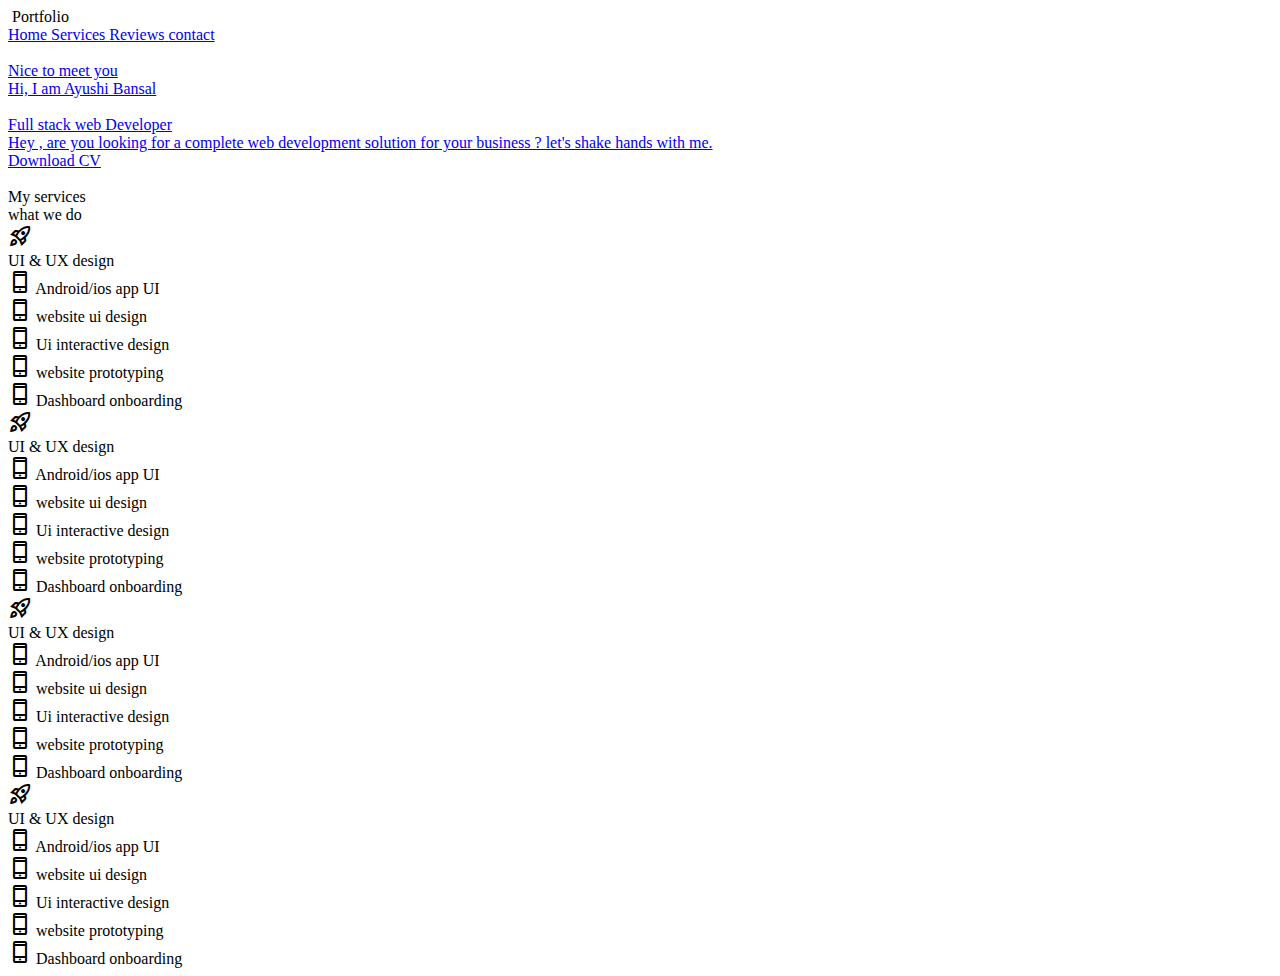
==== day 5/css/day 7.html/index.html/index.html @ 0b0408f3 "ayushi" ====
<!DOCTYPE html>
<html lang="en">

<head>
    <title>My Portfolio</title>
    <link rel="preconnect" href="https://fonts.googleapis.com">
    <link rel="preconnect" href="https://fonts.gstatic.com" crossorigin>
    <link href="https://fonts.googleapis.com/css2?family=Open+Sans:wght@600&display=swap" rel="stylesheet">
    <link href="https://fonts.googleapis.com/css2?family=courgett&family=open+sans:wght@600&display=swap"
        rel="stylesheet">
        <link rel="stylesheet" href="https://fonts.googleapis.com/css2?family=Material+Symbols+Outlined:opsz,wght,FILL,GRAD@48,400,0,0" />
    <link rel="stylesheet" href="day10.css">
    <link rel="stylesheet" href="https://fonts.googleapis.com/css2?family=Material+Symbols+Outlined:opsz,wght,FILL,GRAD@48,400,0,0" />
    </div>
</head>
<body>
    <div>
        <div class="navigation">
            <div class="logo">
                <img class="logoImage" src="C:\Users\hp\OneDrive\Pictures\training\day 5\css\day 7.html\day 8.html\images1\logo.png" alt="">
                <span class="logoTitle">Portfolio</span>
            </div>
            <div class="menuitems">
                <a href="#"> <span class="menuitem">Home</span> </a>
                <a href="#"> <span class="menuitem">Services</span> </a>
                <a href="#"> <span class="menuitem">Reviews</span> </a>
                <a href="#"> <span class="menuitem">contact</span> </a>
            </div>

            <div class="contact">
                <a class="contactBotton" href="#">
                    <img class="contactImage" src="C:\Users\hp\OneDrive\Pictures\training\day 5\css\day 7.html\day 8.html\images1\call.png" alt="">

            </div>
        </div>
          <div class="banner">
            <div class="bannerleft">
                <div class="greeting">
                    Nice to meet you
                </div>

                <div class="title">
                    <div class="titleSpan">Hi, I am Ayushi Bansal </div><br>
                    
                    <div class="titleSpan"> Full stack web Developer </div>
                </div>


                <div class="description">
                    Hey , are you looking for a complete web development
                    solution for your business ?
                    let's shake hands with me.
                </div>

                <div class="showCV">
                    <a href="#" class="showCVButton">
                        Download CV
                    </a>
                </div>
            </div>


            <div class="bannerRight">
                <img class="bannerImage" src="C:\Users\hp\OneDrive\Pictures\training\day 5\css\day 7.html\day 8.html\images1\ayushi.jpg" alt="">
            </div>
        </div>
        <div class="services">
            <div class="servicetext">
                <div class="textsubheading">My services</div>
                <div class="textheading">what we do</div>
            </div>
            <div class="servicecards">
            <div class="servicecard">
                <div class="serviceIconDiv">
                    <span class="serviceIconmaterial-symbol-outlined">
                    </span>
                </div>
                <div class="serviceicon"><span class="material-symbols-outlined">rocket_launch</span>
                </div>
                <div class="servicetitle">UI & UX design</div>
                <div class="servicefeatures">
                    <div class="servicefeature">
                        <span class="servicefeatureicon"><span class="material-symbols-outlined">
                            phone_iphone
                            </span></span>
                        <span class="servicefeaturetext">Android/ios app UI</span>

                    </div>
                    <div class="servicefeature">
                        <span class="servicefeatureicon"><span class="material-symbols-outlined">
                            phone_iphone
                            </span></span>
                        <span class="servicefeaturetext">website ui design</span>

                    </div>
                    <div class="servicefeature">
                        <span class="servicefeatureicon"><span class="material-symbols-outlined">
                            phone_iphone
                            </span></span>
                        <span class="servicefeaturetext">Ui interactive design</span>

                    </div>
                    <div class="servicefeature">
                        <span class="servicefeatureicon"><span class="material-symbols-outlined">
                            phone_iphone
                            </span></span>
                        <span class="servicefeaturetext">website prototyping</span>

                    </div>
                    <div class="servicefeature">
                        <span class="servicefeatureicon"><span class="material-symbols-outlined">
                            phone_iphone
                            </span></span>
                        <span class="servicefeaturetext">Dashboard onboarding</span>

                    </div>
                </div>
            </div>
            <div class="servicecard">
                <div class="serviceIconDiv">
                    <span class="serviceIconmaterial-symbol-outlined">
                    </span>
                </div>
                <div class="serviceicon"><span class="material-symbols-outlined">rocket_launch</span>
                </div>
                <div class="servicetitle">UI & UX design</div>
                <div class="servicefeatures">
                    <div class="servicefeature">
                        <span class="servicefeatureicon"><span class="material-symbols-outlined">
                            phone_iphone
                            </span></span>
                        <span class="servicefeaturetext">Android/ios app UI</span>

                    </div>
                    <div class="servicefeature">
                        <span class="servicefeatureicon"><span class="material-symbols-outlined">
                            phone_iphone
                            </span></span>
                        <span class="servicefeaturetext">website ui design</span>

                    </div>
                    <div class="servicefeature">
                        <span class="servicefeatureicon"><span class="material-symbols-outlined">
                            phone_iphone
                            </span></span>
                        <span class="servicefeaturetext">Ui interactive design</span>

                    </div>
                    <div class="servicefeature">
                        <span class="servicefeatureicon"><span class="material-symbols-outlined">
                            phone_iphone
                            </span></span>
                        <span class="servicefeaturetext">website prototyping</span>

                    </div>
                    <div class="servicefeature">
                        <span class="servicefeatureicon"><span class="material-symbols-outlined">
                            phone_iphone
                            </span></span>
                        <span class="servicefeaturetext">Dashboard onboarding</span>

                    </div>
                </div>
            </div> <div class="servicecard">
                <div class="serviceIconDiv">
                    <span class="serviceIconmaterial-symbol-outlined">
                    </span>
                </div>
                <div class="serviceicon"><span class="material-symbols-outlined">rocket_launch</span>
                </div>
                <div class="servicetitle">UI & UX design</div>
                <div class="servicefeatures">
                    <div class="servicefeature">
                        <span class="servicefeatureicon"><span class="material-symbols-outlined">
                            phone_iphone
                            </span></span>
                        <span class="servicefeaturetext">Android/ios app UI</span>

                    </div>
                    <div class="servicefeature">
                        <span class="servicefeatureicon"><span class="material-symbols-outlined">
                            phone_iphone
                            </span></span>
                        <span class="servicefeaturetext">website ui design</span>

                    </div>
                    <div class="servicefeature">
                        <span class="servicefeatureicon"><span class="material-symbols-outlined">
                            phone_iphone
                            </span></span>
                        <span class="servicefeaturetext">Ui interactive design</span>

                    </div>
                    <div class="servicefeature">
                        <span class="servicefeatureicon"><span class="material-symbols-outlined">
                            phone_iphone
                            </span></span>
                        <span class="servicefeaturetext">website prototyping</span>

                    </div>
                    <div class="servicefeature">
                        <span class="servicefeatureicon"><span class="material-symbols-outlined">
                            phone_iphone
                            </span></span>
                        <span class="servicefeaturetext">Dashboard onboarding</span>

                    </div>
                </div>
            </div> <div class="servicecard">
                <div class="serviceIconDiv">
                    <span class="serviceIconmaterial-symbol-outlined">
                    </span>
                </div>
                <div class="serviceicon"><span class="material-symbols-outlined">rocket_launch</span>
                </div>
                <div class="servicetitle">UI & UX design</div>
                <div class="servicefeatures">
                    <div class="servicefeature">
                        <span class="servicefeatureicon"><span class="material-symbols-outlined">
                            phone_iphone
                            </span></span>
                        <span class="servicefeaturetext">Android/ios app UI</span>

                    </div>
                    <div class="servicefeature">
                        <span class="servicefeatureicon"><span class="material-symbols-outlined">
                            phone_iphone
                            </span></span>
                        <span class="servicefeaturetext">website ui design</span>

                    </div>
                    <div class="servicefeature">
                        <span class="servicefeatureicon"><span class="material-symbols-outlined">
                            phone_iphone
                            </span></span>
                        <span class="servicefeaturetext">Ui interactive design</span>

                    </div>
                    <div class="servicefeature">
                        <span class="servicefeatureicon"><span class="material-symbols-outlined">
                            phone_iphone
                            </span></span>
                        <span class="servicefeaturetext">website prototyping</span>

                    </div>
                    <div class="servicefeature">
                        <span class="servicefeatureicon"><span class="material-symbols-outlined">
                            phone_iphone
                            </span></span>
                        <span class="servicefeaturetext">Dashboard onboarding</span>

                    </div>
                </div>
            </div>
            </div>
        </div>
     <!-- <h1>Ayushi Bansal</h1> -->
     <!-- <h3>A Full Stack Web Developer</h3> -->
</body>
</html>
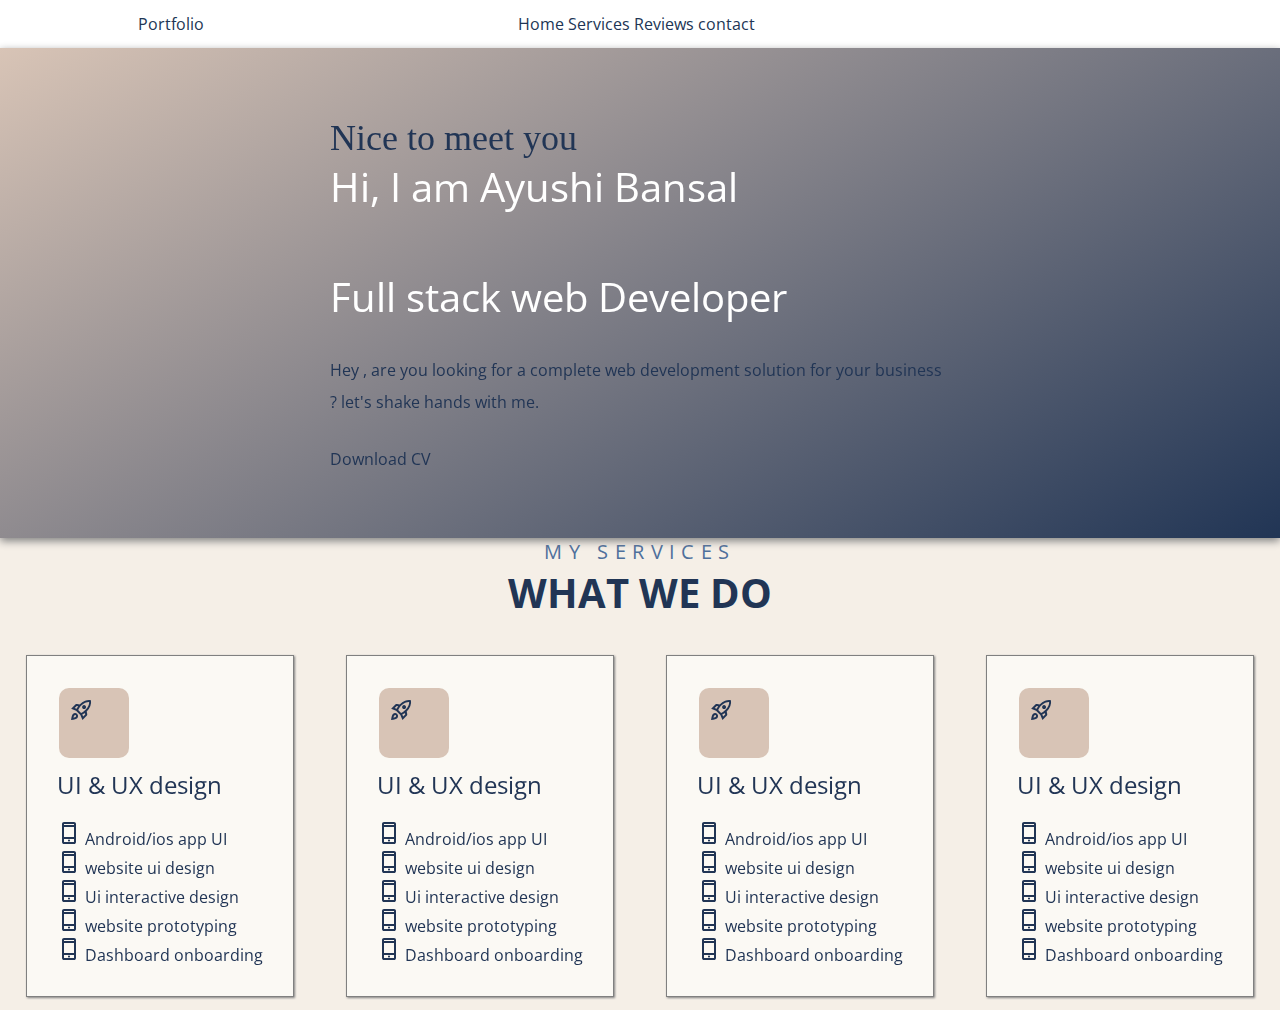
==== commit ede9f019: "ayushi" ====
--- a/day 5/css/day 7.html/index.html/index.html
+++ b/day 5/css/day 7.html/index.html/index.html
@@ -17,7 +17,7 @@
     <div>
         <div class="navigation">
             <div class="logo">
-                <img class="logoImage" src="C:\Users\hp\OneDrive\Pictures\training\day 5\css\day 7.html\day 8.html\images1\logo.png" alt="">
+                <img class="logoImage" src="" alt="">
                 <span class="logoTitle">Portfolio</span>
             </div>
             <div class="menuitems">
@@ -29,7 +29,7 @@
 
             <div class="contact">
                 <a class="contactBotton" href="#">
-                    <img class="contactImage" src="C:\Users\hp\OneDrive\Pictures\training\day 5\css\day 7.html\day 8.html\images1\call.png" alt="">
+                    <img class="contactImage" src="" alt="">
 
             </div>
         </div>
@@ -61,7 +61,7 @@
 
 
             <div class="bannerRight">
-                <img class="bannerImage" src="C:\Users\hp\OneDrive\Pictures\training\day 5\css\day 7.html\day 8.html\images1\ayushi.jpg" alt="">
+                <img class="bannerImage" src="" alt="">
             </div>
         </div>
         <div class="services">
--- a/day 5/css/day 7.html/index.html/day10.css
+++ b/day 5/css/day 7.html/index.html/day10.css
@@ -0,0 +1,158 @@
+/* Define The global or root variables */
+:root {
+    --primaryColor: #213555;
+    --backgroundColor: #F5EFE7;
+    --primaryAccentColor: #4F709C;
+    --secondaryColor: #D8C4B6;
+    --whiteColor: white;
+    --blackColor: #222222;
+    --primaryFont: 'Open Sans', sans-serif;
+    --navbarHeight: 3rem;
+    --cursivefont: 'Pacifico', cursive;
+}
+/* Main CSS */
+body {
+    background-color: var(--backgroundColor);
+    color: var(--primaryColor);
+    font-family: var(--primaryFont);
+    margin-top: 0px;
+    margin-left: 0px;
+    margin-right: 0px;
+}
+a{
+    text-decoration: none;
+    color: var(--primaryColor);
+}
+a:hover{
+    color: var(--primaryAccentColor);
+}
+.navigation {
+    background-color: var(--whiteColor);
+    height: var(--navbarHeight);
+    display: flex;
+    justify-content: space-around;
+    align-items: center;
+}
+.logo {
+    display: flex;
+    padding-left: 20px;
+    width: 12rem;
+    align-items: center;
+}
+.logoImage {
+    padding: 8px;
+    height: 2rem;
+    /* float:left; */
+}
+.contactImage {
+    padding: 8px;
+    height: 2rem;
+}
+.menuItems {
+    flex-grow: 2;
+}
+.menuItem {
+    margin-left: 20px;
+}
+.banner {
+    display: flex;
+    height: 450px;
+    background: linear-gradient(150deg, var(--secondaryColor), var(--primaryColor));
+    filter: drop-shadow(0px 3px 4px grey);
+    /* x,y,radiu,colour */
+    justify-content: space-around;
+    align-items: center;
+    padding: 20px;
+}
+.bannerimage {
+    height: 300px;
+    border-radius: 100%;
+}
+.greeting {
+    font-family: var(--cursivefont);
+    font-size: 2.25rem;
+}
+.bannerleft{
+    width: 50%;
+}
+.title{
+    font-size: 2.5rem;
+    color: white;
+}
+.titlespan{
+    display: inline-block;
+    background-color: var(--primaryColor);
+    padding: 0.5rem;
+    margin: 5px 0px;
+}
+.description {
+    margin: 30px 0px;
+    line-height: 2rem ;
+}
+.showCVbutton{
+    background: linear-gradient(white,rgb(205,205,205),rgb(215,215,215));
+    padding: 10px 15px;
+    border-radius: 5px;
+    filter: drop-shadow(5px 5px 3px grey);
+}
+.showCVbutton:hover{
+    background: linear-gradient(white,rgb(215,215,215));    
+}
+/* services section */
+.service{
+    margin: 70px;
+    /* padding: 30px; */
+}
+.servicetext{
+    text-align: center;
+    text-transform: uppercase;
+}
+.textsubheading{
+    color: var(--primaryAccentColor);
+    letter-spacing: 0.4rem;
+    font-size: 1.25rem;
+}
+.textheading{
+    font-size: 2.5rem;
+    font-weight: bold;
+}
+.servicecards{
+    margin-top: 30px;
+    display: flex;
+    justify-content: space-around;
+}
+.servicecard{
+    border: 1px grey solid;
+    padding: 30px;
+    filter: drop-shadow(1px 1px 1px grey);
+    margin: 5px;
+    background-color:#fbf9f4;
+}
+.servicefeatures{
+    margin-top: 20px;
+}
+.servicecard:hover{
+    background-color: white;
+    filter: drop-shadow(2px 2px 2px #aaaaaa);
+}
+.serviceicon{
+    background-color: var(--secondaryColor);
+    width: 50px;
+    height: 50px;
+    padding: 10px; 
+    margin: 2px 10px 10px 2px;
+    border-radius: 10px;  
+}
+.serviceicon:hover{
+    background-color: var(--primaryColor);
+}
+.cardicon{
+    font-size: 50px;
+}
+.cardicon:hover{
+    color: var(--secondaryColor);
+}
+.servicetitle{
+    font-size: 1.5rem;
+}
+}